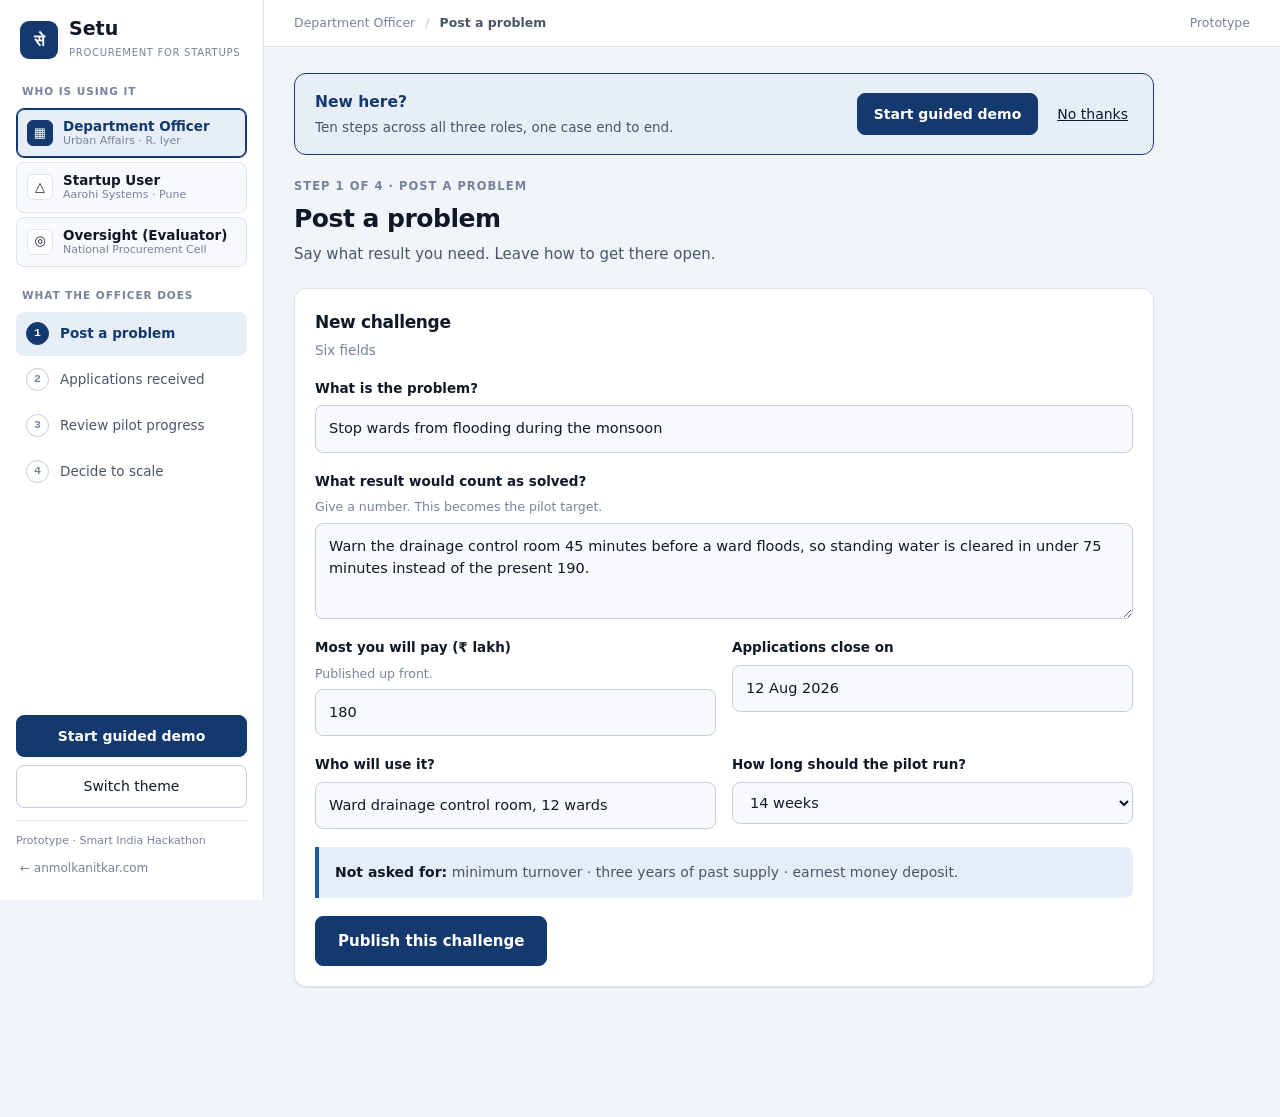
==== public/projects/setu/index.html @ baa44e4f "Add the Setu procurement prototype at /projects/setu An interactive prototype built for the Smart In" ====
<!DOCTYPE html>
<html lang="en">
<head>
  <meta charset="utf-8">
  <meta name="viewport" content="width=device-width, initial-scale=1">

  <title>Setu — startup-friendly public procurement</title>
  <meta name="description" content="An interactive prototype of a public procurement route that lets government departments identify, pilot, procure and scale solutions from startups. Built for the Smart India Hackathon.">
  <link rel="canonical" href="https://anmolkanitkar.com/projects/setu/">

  <meta property="og:type" content="website">
  <meta property="og:url" content="https://anmolkanitkar.com/projects/setu/">
  <meta property="og:title" content="Setu — startup-friendly public procurement">
  <meta property="og:description" content="An interactive prototype of a public procurement route that lets government departments identify, pilot, procure and scale solutions from startups. Built for the Smart India Hackathon.">
  <!-- No og:image yet. Pointing at a file that does not exist previews worse
       than pointing at nothing at all. -->

  <!-- Unlike the rest of the site, this page follows the visitor's theme, so the
       browser chrome should follow it too. -->
  <meta name="theme-color" content="#f1f4f8" media="(prefers-color-scheme: light)">
  <meta name="theme-color" content="#0b111d" media="(prefers-color-scheme: dark)">

  <!-- Inline SVG favicon as a data URI: no extra request, no binary asset. -->
  <link rel="icon" href="data:image/svg+xml,<svg xmlns='http://www.w3.org/2000/svg' viewBox='0 0 32 32'><rect width='32' height='32' rx='7' fill='%2314396e'/><text x='16' y='23' font-family='ui-sans-serif,system-ui,sans-serif' font-size='17' font-weight='700' fill='%23ffffff' text-anchor='middle'>S</text></svg>">

  <!--
    No inline <style> and no inline <script> anywhere on this page, and no
    third-party origin: the site is served under
    `default-src 'self'; script-src 'self'; style-src 'self'; font-src 'self'`
    (see public/_headers), which blocks all three. The prototype uses a system
    font stack for the same reason — it makes no font request at all.
  -->
  <link rel="stylesheet" href="setu.css">
  <script src="setu.js" defer></script>
</head>
<body>

<a class="skip" href="#view">Skip to content</a>
<div class="app">
  <aside class="rail" aria-label="Roles and steps">
    <div class="brandmark">
      <div class="emblem">से</div>
      <div><b>Setu</b><span>Procurement for startups</span></div>
    </div>

    <div>
      <div class="grouplab">Who is using it</div>
      <div class="roles" id="roles"></div>
    </div>

    <div>
      <div class="grouplab" id="navlab"></div>
      <nav id="nav" aria-label="Steps"></nav>
    </div>

    <div class="railfoot">
      <button class="btn pri" type="button" id="tourstart">Start guided demo</button>
      <button class="btn" type="button" id="themebtn">Switch theme</button>
      <p class="railnote">Prototype · Smart India Hackathon</p>
      <a class="homelink" href="/">&#8592; anmolkanitkar.com</a>
    </div>
  </aside>

  <div class="main">
    <div class="crumb" id="crumb"></div>
    <main class="content" id="view" tabindex="-1"></main>
  </div>
</div>

<div class="tourbar" id="tourbar" hidden>
  <div class="in">
    <div>
      <div class="stepno" id="tourno"></div>
      <div class="dots" id="tourdots"></div>
    </div>
    <div><div class="who" id="tourwho"></div><h3 id="tourtitle"></h3><p id="tourtext"></p></div>
    <div class="ctrls">
      <button class="btn" type="button" id="tourback">Back</button>
      <button class="btn pri" type="button" id="tournext">Next</button>
      <button class="btn ghost" type="button" id="tourexit">Exit</button>
    </div>
  </div>
</div>

</body>
</html>
---- public/projects/setu/setu.css ----
:root{
  --ground:#F1F4F8; --surface:#FFFFFF; --surface-2:#F7F9FC;
  --raise:0 1px 2px rgba(16,24,40,.06),0 1px 1px rgba(16,24,40,.04);
  --lift:0 4px 14px rgba(16,24,40,.10),0 1px 3px rgba(16,24,40,.06);
  --ink:#101828; --ink-2:#495669; --ink-3:#77839A;
  --line:#DEE4EC; --line-2:#C3CCDA;
  --brand:#14396E; --brand-ink:#14396E; --brand-soft:#E8EEF8; --on-brand:#FFFFFF;
  --accent:#B4611A; --accent-soft:#FAEDE0;
  --ok:#0E6B4A; --ok-soft:#E0F2EA;
  --warn:#8E5A05; --warn-soft:#FAEFDA;
  --crit:#9E2019; --crit-soft:#FAE6E3;
  --info:#1C5A9F; --info-soft:#E5EDF8;
  --focus:#2E6FD4;
  --r:8px; --r-lg:12px;
  color-scheme:light;
}
@media (prefers-color-scheme:dark){
  :root:not([data-theme="light"]){
    --ground:#0B111D; --surface:#141C2B; --surface-2:#1A2435;
    --raise:0 1px 2px rgba(0,0,0,.4); --lift:0 6px 18px rgba(0,0,0,.5);
    --ink:#E9EEF6; --ink-2:#A9B5C8; --ink-3:#78849C;
    --line:#263145; --line-2:#37445E;
    --brand:#89ADEB; --brand-ink:#C9DBF7; --brand-soft:#1A2740; --on-brand:#0B111D;
    --accent:#E8A05C; --accent-soft:#33251A;
    --ok:#4FC79B; --ok-soft:#0F2E25;
    --warn:#E0B267; --warn-soft:#2E2415;
    --crit:#F09188; --crit-soft:#331D1A;
    --info:#82B2EA; --info-soft:#152640;
    --focus:#7FA8E8;
    color-scheme:dark;
  }
}
:root[data-theme="dark"]{
  --ground:#0B111D; --surface:#141C2B; --surface-2:#1A2435;
  --raise:0 1px 2px rgba(0,0,0,.4); --lift:0 6px 18px rgba(0,0,0,.5);
  --ink:#E9EEF6; --ink-2:#A9B5C8; --ink-3:#78849C;
  --line:#263145; --line-2:#37445E;
  --brand:#89ADEB; --brand-ink:#C9DBF7; --brand-soft:#1A2740; --on-brand:#0B111D;
  --accent:#E8A05C; --accent-soft:#33251A;
  --ok:#4FC79B; --ok-soft:#0F2E25;
  --warn:#E0B267; --warn-soft:#2E2415;
  --crit:#F09188; --crit-soft:#331D1A;
  --info:#82B2EA; --info-soft:#152640;
  --focus:#7FA8E8;
  color-scheme:dark;
}

*{box-sizing:border-box}
body{
  margin:0; background:var(--ground); color:var(--ink);
  font-family:ui-sans-serif, system-ui, -apple-system, "Segoe UI", Roboto, "Helvetica Neue", Arial, sans-serif;
  font-size:15px; line-height:1.6; -webkit-font-smoothing:antialiased;
}
h1,h2,h3{font-family:ui-sans-serif, system-ui, -apple-system, "Segoe UI", Roboto, "Helvetica Neue", Arial, sans-serif;margin:0;text-wrap:balance;letter-spacing:-.02em;font-weight:700}
p{margin:0}
button{font:inherit;color:inherit}
:focus-visible{outline:3px solid var(--focus);outline-offset:2px;border-radius:4px}
.mono{font-family:ui-monospace, SFMono-Regular, "SF Mono", Menlo, Consolas, "Liberation Mono", monospace;font-variant-numeric:tabular-nums}

/* ---------- shell: left rail ---------- */
.app{display:grid;grid-template-columns:264px minmax(0,1fr);min-height:100vh}
.rail{
  background:var(--surface);border-right:1px solid var(--line);
  display:flex;flex-direction:column;gap:20px;padding:18px 16px 20px;
  position:sticky;top:0;height:100vh;overflow-y:auto;
}
.brandmark{display:flex;align-items:center;gap:11px;padding:0 4px}
.emblem{width:38px;height:38px;border-radius:9px;background:var(--brand);color:var(--on-brand);
  display:grid;place-items:center;font-family:ui-sans-serif, system-ui, -apple-system, "Segoe UI", Roboto, "Helvetica Neue", Arial, sans-serif;font-weight:700;font-size:16px;flex:none}
.brandmark b{font-family:ui-sans-serif, system-ui, -apple-system, "Segoe UI", Roboto, "Helvetica Neue", Arial, sans-serif;font-size:19px;font-weight:700;display:block;line-height:1.1}
.brandmark span{font-size:10px;color:var(--ink-3);letter-spacing:.07em;text-transform:uppercase}

.grouplab{font-size:10.5px;letter-spacing:.09em;text-transform:uppercase;color:var(--ink-3);font-weight:600;padding:0 6px 8px}

.roles{display:flex;flex-direction:column;gap:4px}
.roletab{
  display:flex;align-items:center;gap:10px;width:100%;text-align:left;cursor:pointer;
  background:var(--surface-2);border:1px solid var(--line);border-radius:var(--r);padding:9px 10px;min-height:48px;
}
.roletab:hover{border-color:var(--line-2)}
.roletab[aria-pressed="true"]{background:var(--brand-soft);border-color:var(--brand);box-shadow:inset 0 0 0 1px var(--brand)}
.roletab .ic{width:26px;height:26px;border-radius:6px;background:var(--surface);border:1px solid var(--line);
  display:grid;place-items:center;font-size:13px;flex:none}
.roletab[aria-pressed="true"] .ic{background:var(--brand);color:var(--on-brand);border-color:var(--brand)}
.roletab em{font-style:normal;font-weight:600;font-size:13.5px;display:block;line-height:1.2}
.roletab small{font-size:11px;color:var(--ink-3);display:block;line-height:1.3}
.roletab[aria-pressed="true"] em{color:var(--brand-ink)}

nav{display:flex;flex-direction:column;gap:2px}
nav button{
  display:grid;grid-template-columns:24px minmax(0,1fr) auto;gap:10px;align-items:center;
  background:none;border:1px solid transparent;border-radius:var(--r);padding:9px 9px;cursor:pointer;
  font-size:13.5px;color:var(--ink-2);text-align:left;width:100%;min-height:44px;line-height:1.3;
}
nav button:hover{background:var(--surface-2);color:var(--ink)}
nav button[aria-current="page"]{background:var(--brand-soft);color:var(--brand-ink);font-weight:600}
nav .sn{
  width:23px;height:23px;border-radius:50%;border:1px solid var(--line-2);background:var(--surface);
  display:grid;place-items:center;font-family:ui-monospace, SFMono-Regular, "SF Mono", Menlo, Consolas, "Liberation Mono", monospace;font-size:11.5px;color:var(--ink-3);font-weight:600;
}
nav button[aria-current="page"] .sn{background:var(--brand);border-color:var(--brand);color:var(--on-brand)}
nav .sn.done{background:var(--ok-soft);border-color:var(--ok);color:var(--ok)}
nav .pill{font-family:ui-monospace, SFMono-Regular, "SF Mono", Menlo, Consolas, "Liberation Mono", monospace;font-size:10.5px;background:var(--accent);color:var(--on-brand);
  border-radius:20px;padding:1px 7px;font-weight:600}
.railfoot{margin-top:auto;display:flex;flex-direction:column;gap:8px}
.railfoot .btn{width:100%}
.railnote{font-size:11px;color:var(--ink-3);line-height:1.45;border-top:1px solid var(--line);padding-top:12px;margin-top:4px}

.main{min-width:0;display:flex;flex-direction:column}
.skip{position:absolute;left:-9999px;top:8px;z-index:99;background:var(--brand);color:var(--on-brand);
  padding:10px 16px;border-radius:var(--r);text-decoration:none;font-weight:600}
.skip:focus{left:8px}
.crumb{
  display:flex;align-items:center;gap:10px;flex-wrap:wrap;
  padding:13px 30px;border-bottom:1px solid var(--line);background:var(--surface);
  position:sticky;top:0;z-index:10;font-size:12.5px;color:var(--ink-3);
}
.crumb b{color:var(--ink-2);font-weight:600}
.crumb .spacer{flex:1}
.content{padding:26px 30px 130px;max-width:920px;width:100%}

/* ---------- page furniture ---------- */
.phead{margin-bottom:22px}
.phead h1{font-size:25px;font-weight:700;line-height:1.25}
.phead p{margin-top:8px;color:var(--ink-2);font-size:15px;max-width:62ch}
.eyebrow{font-size:11.5px;letter-spacing:.09em;text-transform:uppercase;color:var(--ink-3);font-weight:600;margin-bottom:7px}

.card{background:var(--surface);border:1px solid var(--line);border-radius:var(--r-lg);box-shadow:var(--raise);padding:20px}
.card h2{font-size:17px;font-weight:600;margin-bottom:4px}
.card h3{font-size:15px;font-weight:600}
.card>.sub{color:var(--ink-3);font-size:13.5px;margin-bottom:16px}
.stack{display:flex;flex-direction:column;gap:16px}
.stack.sm{gap:10px}
.row{display:flex;align-items:center;gap:12px;flex-wrap:wrap}
.split{display:grid;grid-template-columns:minmax(0,1fr) minmax(0,1fr);gap:16px}
.big3{display:grid;grid-template-columns:repeat(3,minmax(0,1fr));gap:14px}

.stat{background:var(--surface);border:1px solid var(--line);border-radius:var(--r-lg);padding:16px 18px;box-shadow:var(--raise)}
.stat .lab{font-size:12.5px;color:var(--ink-3);font-weight:600}
.stat .val{font-family:ui-sans-serif, system-ui, -apple-system, "Segoe UI", Roboto, "Helvetica Neue", Arial, sans-serif;font-size:30px;font-weight:700;line-height:1.1;margin-top:5px;font-variant-numeric:tabular-nums}
.stat .val small{font-size:15px;font-weight:600;color:var(--ink-2)}
.stat .sub{font-size:12.5px;color:var(--ink-3);margin-top:4px}
.stat .sub .up{color:var(--ok);font-weight:600}

/* ---------- forms ---------- */
.field{display:flex;flex-direction:column;gap:6px;margin-bottom:18px}
.field label{font-size:13.5px;font-weight:600;color:var(--ink)}
.field .help{font-size:12.5px;color:var(--ink-3);line-height:1.5}
input,select,textarea{
  font:inherit;font-size:14.5px;color:var(--ink);background:var(--surface-2);
  border:1px solid var(--line-2);border-radius:var(--r);padding:11px 13px;width:100%;
}
textarea{min-height:96px;resize:vertical;line-height:1.55}
input:focus,select:focus,textarea:focus{outline:3px solid var(--focus);outline-offset:1px;background:var(--surface)}
.f2{display:grid;grid-template-columns:1fr 1fr;gap:16px}
.readonly{background:var(--surface-2);border:1px dashed var(--line-2);border-radius:var(--r);padding:11px 13px;font-size:14.5px;color:var(--ink-2)}

/* ---------- buttons ---------- */
.btn{
  border:1px solid var(--line-2);background:var(--surface);border-radius:var(--r);
  padding:9px 16px;font-size:14px;font-weight:500;cursor:pointer;white-space:nowrap;min-height:42px;
}
.btn:hover{background:var(--surface-2);border-color:var(--ink-3)}
.btn.pri{background:var(--brand);border-color:var(--brand);color:var(--on-brand);font-weight:600}
.btn.pri:hover{filter:brightness(1.1);background:var(--brand)}
.btn.big{padding:12px 22px;font-size:15px;min-height:48px}
.btn.sm{padding:6px 12px;font-size:13px;min-height:34px}
.btn.ghost{border-color:transparent;background:none;text-decoration:underline;padding-left:4px;padding-right:4px}
.btn.danger{border-color:var(--crit);color:var(--crit)}
.btn.danger:hover{background:var(--crit-soft)}
.btn[disabled]{opacity:.45;cursor:not-allowed}
.btn.okstate{background:var(--ok-soft);border-color:var(--ok);color:var(--ok);font-weight:600}

/* ---------- badges ---------- */
.badge{display:inline-flex;align-items:center;gap:6px;font-size:12px;font-weight:600;padding:3px 10px;border-radius:20px;border:1px solid transparent;white-space:nowrap}
.b-ok{background:var(--ok-soft);color:var(--ok)}
.b-warn{background:var(--warn-soft);color:var(--warn)}
.b-crit{background:var(--crit-soft);color:var(--crit)}
.b-info{background:var(--info-soft);color:var(--info)}
.b-acc{background:var(--accent-soft);color:var(--accent)}
.b-mute{background:var(--surface-2);color:var(--ink-3);border-color:var(--line)}
.dot{width:7px;height:7px;border-radius:50%;background:currentColor;flex:none}
.tag{font-size:12px;color:var(--ink-2);background:var(--surface-2);border:1px solid var(--line);border-radius:5px;padding:2px 8px;white-space:nowrap}

.plain{list-style:none;margin:0;padding:0}
.plain li{display:flex;gap:12px;align-items:flex-start;padding:11px 0;border-bottom:1px solid var(--line);font-size:14px}
.plain li:last-child{border-bottom:0}
.plain li .lead{flex:1;min-width:0}
.plain li .right{color:var(--ink-2);font-family:ui-monospace, SFMono-Regular, "SF Mono", Menlo, Consolas, "Liberation Mono", monospace;white-space:nowrap;font-size:13.5px}

.note{border-left:4px solid var(--info);background:var(--info-soft);padding:14px 16px;border-radius:0 var(--r) var(--r) 0;font-size:14px;color:var(--ink-2);line-height:1.6}
.note b{color:var(--ink)}
.note.acc{border-left-color:var(--accent);background:var(--accent-soft)}
.note.ok{border-left-color:var(--ok);background:var(--ok-soft)}
.note.warn{border-left-color:var(--warn);background:var(--warn-soft)}

/* ---------- applicant cards ---------- */
.applicant{
  display:grid;grid-template-columns:minmax(0,1fr) 176px;gap:18px;align-items:center;
  background:var(--surface);border:1px solid var(--line);border-radius:var(--r-lg);padding:17px 19px;box-shadow:var(--raise);
}
.applicant.picked{border-color:var(--ok);box-shadow:inset 0 0 0 1px var(--ok),var(--raise)}
.applicant.out{opacity:.62}
.applicant h3{font-size:16.5px;margin-bottom:2px}
.applicant .meta{font-size:12.5px;color:var(--ink-3);margin-bottom:8px}
.applicant .desc{font-size:14px;color:var(--ink-2)}
.applicant .facts{font-size:13px;color:var(--ink-3);margin-top:8px;display:flex;gap:8px;flex-wrap:wrap}
.applicant .sidecol{text-align:center;display:flex;flex-direction:column;gap:9px;align-items:center}
.applicant .sc{font-family:ui-sans-serif, system-ui, -apple-system, "Segoe UI", Roboto, "Helvetica Neue", Arial, sans-serif;font-size:32px;font-weight:700;line-height:1;font-variant-numeric:tabular-nums}
.applicant .sclab{font-size:11.5px;color:var(--ink-3);margin-top:-3px}
.applicant .sidecol .btn{width:100%}

.bar{display:block;height:8px;border-radius:20px;background:var(--surface-2);border:1px solid var(--line);overflow:hidden}
.bar i{display:block;height:100%;background:var(--brand)}
.bar.ok i{background:var(--ok)}
.bar.acc i{background:var(--accent)}

/* ---------- milestones ---------- */
.ms{list-style:none;margin:0;padding:0}
.ms li{display:grid;grid-template-columns:34px minmax(0,1fr) auto;gap:14px;align-items:center;padding:15px 0;border-bottom:1px solid var(--line)}
.ms li:last-child{border-bottom:0}
.ms .n{width:32px;height:32px;border-radius:50%;border:2px solid var(--line);background:var(--surface);
  display:grid;place-items:center;font-family:ui-monospace, SFMono-Regular, "SF Mono", Menlo, Consolas, "Liberation Mono", monospace;font-size:13px;color:var(--ink-3);font-weight:600}
.ms .n.paid{background:var(--ok-soft);border-color:var(--ok);color:var(--ok)}
.ms .n.rep{background:var(--warn-soft);border-color:var(--warn);color:var(--warn)}
.ms .n.act{background:var(--accent-soft);border-color:var(--accent);color:var(--accent)}
.ms b{font-size:15px;font-weight:600;display:block}
.ms .when{font-size:13px;color:var(--ink-3);display:block;margin-top:2px}
.ms .side{text-align:right;display:flex;flex-direction:column;gap:6px;align-items:flex-end}
.ms .amt{font-family:ui-monospace, SFMono-Regular, "SF Mono", Menlo, Consolas, "Liberation Mono", monospace;font-size:14px;font-weight:600;white-space:nowrap}

/* ---------- challenge cards ---------- */
.chal{background:var(--surface);border:1px solid var(--line);border-radius:var(--r-lg);padding:18px 20px;box-shadow:var(--raise)}
.chal .hd{display:flex;justify-content:space-between;gap:12px;align-items:center;margin-bottom:8px}
.chal h3{font-size:16.5px;line-height:1.3;margin-bottom:8px}
.chal .out{font-size:14px;color:var(--ink-2);margin-bottom:12px}
.chal .foot{display:flex;justify-content:space-between;gap:12px;align-items:center;flex-wrap:wrap;
  border-top:1px solid var(--line);padding-top:12px;font-size:13px;color:var(--ink-3)}
.chal.new{border-color:var(--accent);box-shadow:inset 0 0 0 1px var(--accent),var(--raise)}

.fun{display:flex;flex-direction:column;gap:11px}
.fun .f{display:grid;grid-template-columns:190px minmax(0,1fr);gap:14px;align-items:center;font-size:14px}
.fun .flab{color:var(--ink-2)}
.fun .fbar{height:28px;border-radius:5px;background:var(--brand);display:flex;align-items:center;justify-content:flex-end;
  padding-right:10px;color:var(--on-brand);font-family:ui-monospace, SFMono-Regular, "SF Mono", Menlo, Consolas, "Liberation Mono", monospace;font-size:13px;font-weight:600;min-width:52px}
.fun .fbar.a{background:var(--accent)}

.banner{
  display:flex;gap:14px;align-items:center;flex-wrap:wrap;
  background:var(--brand-soft);border:1px solid var(--brand);border-radius:var(--r-lg);
  padding:16px 20px;margin-bottom:22px;
}
.banner b{font-family:ui-sans-serif, system-ui, -apple-system, "Segoe UI", Roboto, "Helvetica Neue", Arial, sans-serif;font-size:15.5px;color:var(--brand-ink)}
.banner p{font-size:13.5px;color:var(--ink-2);margin-top:2px}

/* ---------- guided tour ---------- */
.tourbar{position:fixed;left:0;right:0;bottom:0;z-index:60;background:var(--surface);border-top:2px solid var(--brand);box-shadow:var(--lift)}
.tourbar .in{display:grid;grid-template-columns:auto minmax(0,1fr) auto;gap:18px;align-items:center;padding:14px 30px;max-width:1240px}
.tourbar .stepno{font-family:ui-monospace, SFMono-Regular, "SF Mono", Menlo, Consolas, "Liberation Mono", monospace;font-size:12px;color:var(--ink-3);font-weight:600;white-space:nowrap}
.tourbar .dots{display:flex;gap:4px;margin-top:6px}
.tourbar .dots i{width:15px;height:4px;border-radius:2px;background:var(--line-2);display:block}
.tourbar .dots i.on{background:var(--brand)}
.tourbar .who{font-size:11.5px;color:var(--accent);font-weight:600;text-transform:uppercase;letter-spacing:.06em}
.tourbar h3{font-size:15.5px;font-weight:600;margin-top:2px}
.tourbar p{font-size:13.5px;color:var(--ink-2);margin-top:2px}
.tourbar .ctrls{display:flex;gap:8px;align-items:center}
.focus-ring{outline:3px solid var(--accent);outline-offset:4px;border-radius:var(--r)}

@media (max-width:1000px){.split,.big3,.f2{grid-template-columns:minmax(0,1fr)}}
@media (max-width:880px){
  .app{grid-template-columns:1fr}
  .rail{position:static;height:auto;border-right:0;border-bottom:1px solid var(--line)}
  .roles{flex-direction:row;flex-wrap:wrap}
  .roletab{flex:1;min-width:170px}
  nav{flex-direction:row;flex-wrap:wrap}
  nav button{width:auto;grid-template-columns:auto auto auto}
  .content{padding:20px 18px 140px}
  .crumb{padding:12px 18px}
  .applicant{grid-template-columns:minmax(0,1fr)}
  .applicant .sidecol{flex-direction:row;align-items:center;justify-content:flex-start}
  .applicant .sidecol .btn{width:auto}
  .fun .f{grid-template-columns:minmax(0,1fr);gap:5px}
  .tourbar .in{grid-template-columns:minmax(0,1fr);gap:10px;padding:14px 18px}
}
@media (prefers-reduced-motion:reduce){*{animation:none!important;transition:none!important}}

/* ---------------------------------------------------------------------------
   Utilities
   The site serves this page under `default-src 'self'; style-src 'self'`, which
   forbids style attributes in markup — including markup this script inserts with
   innerHTML. Every one-off inline style the prototype used lives here instead.
   Each class carries exactly the declarations it replaced; none of them are new
   design decisions.
   --------------------------------------------------------------------------- */
.mb-md{margin-bottom:18px}
.mb-lg{margin-bottom:20px}
.mt-md{margin-top:16px}
.mt-lg{margin-top:18px}
.ml-xs{margin-left:6px}
.spacer{height:18px}
.w-full{width:100%}
.grow{flex:1;min-width:220px}
.between{justify-content:space-between}
.dim{opacity:.5}
.ink{color:var(--ink)}
.muted{color:var(--ink-3)}
.ok-text{color:var(--ok)}
.note-sm{font-size:13px;color:var(--ink-3)}
.meta-sm{font-size:12px;color:var(--ink-3)}
.hint-sm{font-size:13.5px;color:var(--ink-3);margin-top:3px}
.quote{display:block;margin-top:8px}
.wrap-right{max-width:420px;white-space:normal;text-align:right}

/* Back to the portfolio, from the rail. */
.homelink{
  display:inline-flex;align-items:center;gap:6px;font-size:12px;color:var(--ink-3);
  text-decoration:none;padding:2px 4px;border-radius:4px;
}
.homelink:hover{color:var(--ink-2);text-decoration:underline}
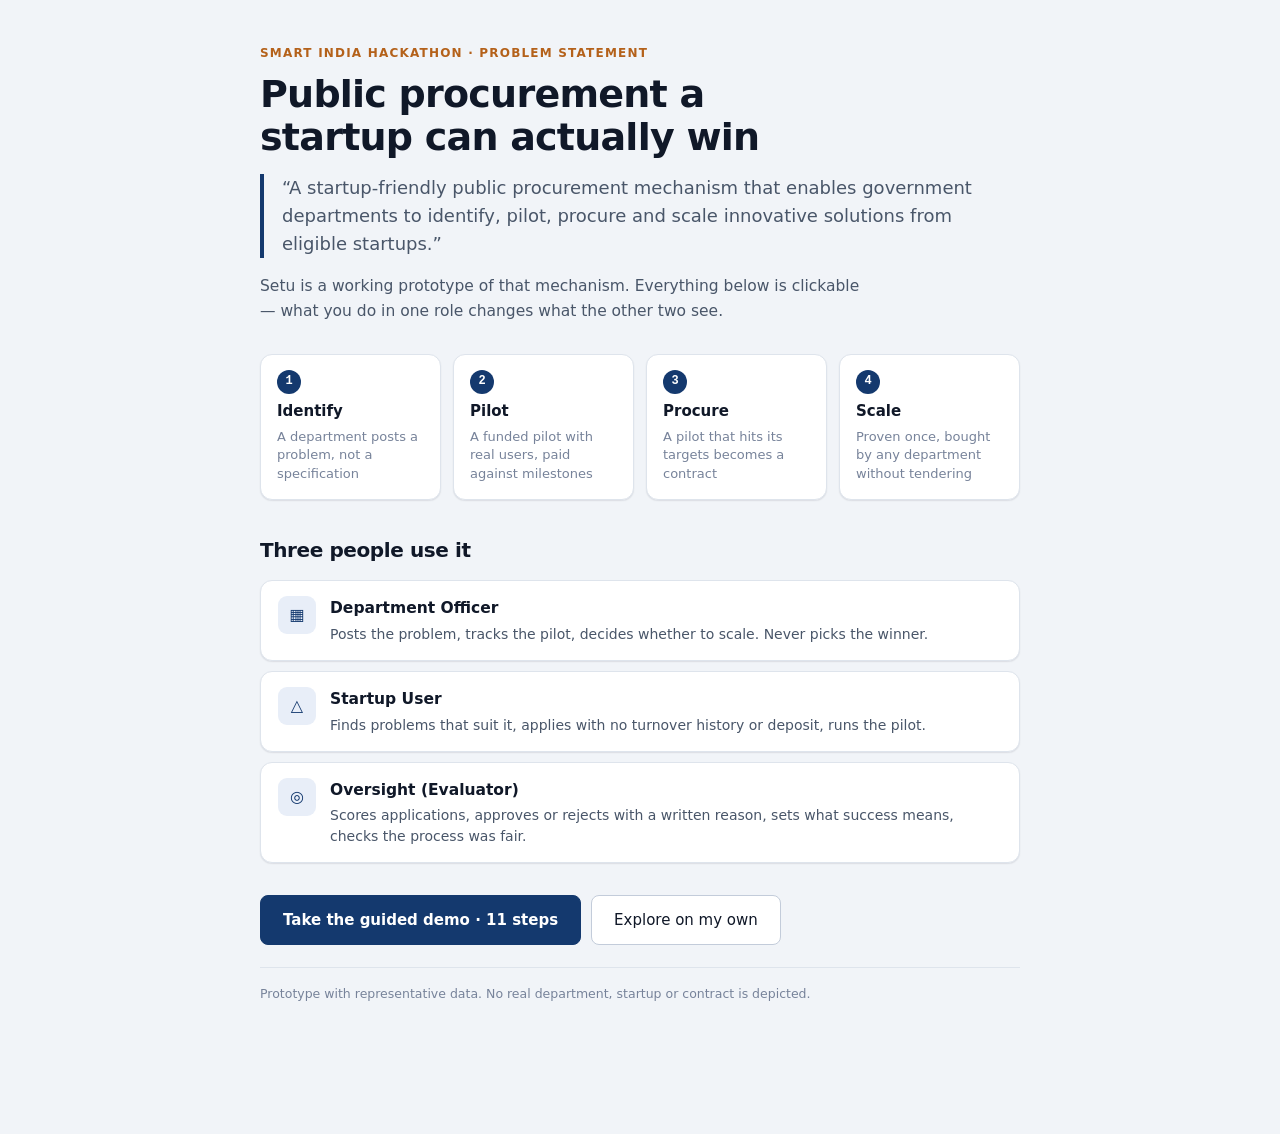
==== commit 53416219: "Add a landing screen, finish the last two controls, fix phones, bust the cache Four things, found by" ====
--- a/public/projects/setu/index.html
+++ b/public/projects/setu/index.html
@@ -15,12 +15,9 @@
   <!-- No og:image yet. Pointing at a file that does not exist previews worse
        than pointing at nothing at all. -->
 
-  <!-- Unlike the rest of the site, this page follows the visitor's theme, so the
-       browser chrome should follow it too. -->
   <meta name="theme-color" content="#f1f4f8" media="(prefers-color-scheme: light)">
   <meta name="theme-color" content="#0b111d" media="(prefers-color-scheme: dark)">
 
-  <!-- Inline SVG favicon as a data URI: no extra request, no binary asset. -->
   <link rel="icon" href="data:image/svg+xml,<svg xmlns='http://www.w3.org/2000/svg' viewBox='0 0 32 32'><rect width='32' height='32' rx='7' fill='%2314396e'/><text x='16' y='23' font-family='ui-sans-serif,system-ui,sans-serif' font-size='17' font-weight='700' fill='%23ffffff' text-anchor='middle'>S</text></svg>">
 
   <!--
@@ -28,10 +25,14 @@
     third-party origin: the site is served under
     `default-src 'self'; script-src 'self'; style-src 'self'; font-src 'self'`
     (see public/_headers), which blocks all three. The prototype uses a system
-    font stack for the same reason — it makes no font request at all.
+    font stack for the same reason - it makes no font request at all.
+
+    The ?v= markers are content hashes. index.html revalidates on every request
+    while these assets are cached for an hour, so without them a deploy leaves
+    visitors on the previous build until the cache expires.
   -->
-  <link rel="stylesheet" href="setu.css">
-  <script src="setu.js" defer></script>
+  <link rel="stylesheet" href="setu.css?v=2622e540">
+  <script src="setu.js?v=5ac2ae06" defer></script>
 </head>
 <body>
 
--- a/public/projects/setu/setu.css
+++ b/public/projects/setu/setu.css
@@ -1,4 +1,6 @@
 :root{
+  --fdisplay:ui-sans-serif, system-ui, -apple-system, "Segoe UI", Roboto, "Helvetica Neue", Arial, sans-serif;
+  --fmono:ui-monospace, SFMono-Regular, "SF Mono", Menlo, Consolas, "Liberation Mono", monospace;
   --ground:#F1F4F8; --surface:#FFFFFF; --surface-2:#F7F9FC;
   --raise:0 1px 2px rgba(16,24,40,.06),0 1px 1px rgba(16,24,40,.04);
   --lift:0 4px 14px rgba(16,24,40,.10),0 1px 3px rgba(16,24,40,.06);
@@ -267,22 +269,125 @@
 .focus-ring{outline:3px solid var(--accent);outline-offset:4px;border-radius:var(--r)}
 
 @media (max-width:1000px){.split,.big3,.f2{grid-template-columns:minmax(0,1fr)}}
+/* ---------- landing ---------- */
+body.landing .rail,
+body.landing .crumb{display:none}
+/* The rail is a grid column; hiding it would otherwise leave .main placed in
+   that 264px track and squeeze the whole landing page into it. */
+body.landing .app{grid-template-columns:minmax(0,1fr)}
+body.landing .content{max-width:820px;margin:0 auto;padding-top:44px}
+.land-eyebrow{font-size:12px;letter-spacing:.1em;text-transform:uppercase;color:var(--accent);font-weight:600}
+.land-h1{font-size:38px;font-weight:700;line-height:1.12;margin:10px 0 0}
+.land-lede{font-size:18px;line-height:1.55;color:var(--ink-2);margin-top:16px;
+  border-left:4px solid var(--brand);padding-left:18px}
+.land-sub{font-size:15.5px;color:var(--ink-2);margin-top:16px;max-width:62ch}
+.land-h2{font-size:20px;font-weight:700;margin:34px 0 14px}
+.land-stages{display:grid;grid-template-columns:repeat(4,minmax(0,1fr));gap:12px;margin-top:30px}
+.land-stage{background:var(--surface);border:1px solid var(--line);border-radius:var(--r-lg);
+  padding:15px 16px;box-shadow:var(--raise);display:flex;flex-direction:column;gap:5px}
+.land-stage .ls-n{width:24px;height:24px;border-radius:50%;background:var(--brand);color:var(--on-brand);
+  display:grid;place-items:center;font-size:12px;font-weight:700;font-family:var(--fmono)}
+.land-stage b{font-size:15px}
+.land-stage span:last-child{font-size:13px;color:var(--ink-3);line-height:1.45}
+.land-roles{display:flex;flex-direction:column;gap:10px}
+.land-role{display:grid;grid-template-columns:38px minmax(0,1fr);gap:14px;align-items:start;
+  background:var(--surface);border:1px solid var(--line);border-radius:var(--r-lg);padding:15px 17px;box-shadow:var(--raise)}
+.land-role .lr-ic{width:38px;height:38px;border-radius:9px;background:var(--brand-soft);color:var(--brand-ink);
+  display:grid;place-items:center;font-size:16px}
+.land-role b{font-size:15.5px;display:block}
+.land-role p{font-size:14px;color:var(--ink-2);margin-top:3px;line-height:1.5}
+.land-cta{display:flex;gap:10px;flex-wrap:wrap;margin-top:32px}
+.land-foot{font-size:12.5px;color:var(--ink-3);margin-top:22px;border-top:1px solid var(--line);padding-top:16px}
+
 @media (max-width:880px){
   .app{grid-template-columns:1fr}
-  .rail{position:static;height:auto;border-right:0;border-bottom:1px solid var(--line)}
-  .roles{flex-direction:row;flex-wrap:wrap}
-  .roletab{flex:1;min-width:170px}
-  nav{flex-direction:row;flex-wrap:wrap}
-  nav button{width:auto;grid-template-columns:auto auto auto}
-  .content{padding:20px 18px 140px}
-  .crumb{padding:12px 18px}
+  /* The rail becomes a compact scrolling header. It must NOT be sticky here:
+     at this width it is tall enough that a sticky version pushes every screen's
+     content off the phone entirely. */
+  .rail{position:static;height:auto;border-right:0;border-bottom:1px solid var(--line);
+        padding:11px 14px 12px;gap:8px}
+  .rail .grouplab{display:none}
+  .roles{flex-direction:row;overflow-x:auto;gap:6px;padding-bottom:2px}
+  .roletab{flex:0 0 auto;min-width:0;padding:7px 11px;min-height:42px}
+  .roletab small{display:none}
+  nav{flex-direction:row;overflow-x:auto;gap:6px;padding-bottom:2px}
+  nav button{flex:0 0 auto;width:auto;grid-template-columns:auto auto;gap:7px;
+             padding:6px 11px;min-height:38px;font-size:12.5px}
+  .railfoot{margin-top:0;flex-direction:row;gap:8px}
+  .railfoot .btn{flex:1;min-height:38px;font-size:13px;padding:7px 10px}
+  .railfoot .railnote,.railfoot .homelink{display:none}
+  .content{padding:18px 14px 200px}
+  .crumb{padding:11px 14px}
   .applicant{grid-template-columns:minmax(0,1fr)}
   .applicant .sidecol{flex-direction:row;align-items:center;justify-content:flex-start}
   .applicant .sidecol .btn{width:auto}
+  .appitem{grid-template-columns:minmax(0,1fr)}
+  .rightcol{align-items:flex-start;flex-direction:row;flex-wrap:wrap}
   .fun .f{grid-template-columns:minmax(0,1fr);gap:5px}
-  .tourbar .in{grid-template-columns:minmax(0,1fr);gap:10px;padding:14px 18px}
+  .tourbar .in{grid-template-columns:minmax(0,1fr);gap:10px;padding:13px 14px}
+  .mrow{grid-template-columns:auto minmax(0,1fr);row-gap:2px}
+  .mrow .pts{grid-column:2}
+  .deftable{grid-template-columns:minmax(0,1fr);gap:2px 0}
+  .deftable dd{margin-bottom:9px}
+  .land-h1{font-size:27px}
+  .land-lede{font-size:16px}
+  .land-stages{grid-template-columns:minmax(0,1fr)}
+  body.landing .content{padding-top:24px}
+  .land-cta .btn{flex:1;min-width:0}
+}
+
+@media (max-width:560px){
+  /* All three roles must be visible without scrolling: a phone user who cannot
+     see that the other two exist never discovers the point of the prototype. */
+  .roles{display:grid;grid-template-columns:repeat(3,minmax(0,1fr));overflow:visible;gap:5px}
+  .roletab{flex-direction:column;align-items:flex-start;gap:4px;padding:7px 8px;min-height:50px}
+  .roletab .ic{width:20px;height:20px;font-size:11px}
+  .roletab em{font-size:11.5px;line-height:1.2}
+  .railfoot .btn{font-size:12.5px;padding:8px 6px}
 }
 @media (prefers-reduced-motion:reduce){*{animation:none!important;transition:none!important}}
+
+/* ---------- capability picker ---------- */
+.capgrid{display:grid;grid-template-columns:repeat(auto-fill,minmax(210px,1fr));gap:8px}
+.chk{display:flex;align-items:center;gap:9px;border:1px solid var(--line);background:var(--surface-2);
+  border-radius:var(--r);padding:9px 11px;cursor:pointer;font-size:13.5px;min-height:42px}
+.chk:hover{border-color:var(--line-2)}
+.chk[aria-pressed="true"]{background:var(--brand-soft);border-color:var(--brand);color:var(--brand-ink);font-weight:600}
+.chk .box{width:17px;height:17px;border-radius:4px;border:1.5px solid var(--line-2);background:var(--surface);
+  display:grid;place-items:center;font-size:11px;flex:none;line-height:1}
+.chk[aria-pressed="true"] .box{background:var(--brand);border-color:var(--brand);color:var(--on-brand)}
+
+/* ---------- match breakdown ---------- */
+.matchhead{display:flex;align-items:center;gap:18px;flex-wrap:wrap;margin-bottom:14px}
+.scorebig{font-family:var(--fdisplay);font-size:44px;font-weight:700;line-height:1;font-variant-numeric:tabular-nums}
+.scorelab{font-size:12.5px;color:var(--ink-3);margin-top:2px}
+.verdict{font-size:15px;font-weight:600}
+.mrows{display:flex;flex-direction:column;gap:7px}
+.mrow{display:grid;grid-template-columns:auto minmax(0,1fr) auto;gap:10px;align-items:center;font-size:13.5px;
+  padding:7px 0;border-bottom:1px solid var(--line)}
+.mrow:last-child{border-bottom:0}
+.mrow .pts{font-family:var(--fmono);font-size:12.5px;color:var(--ink-3);white-space:nowrap}
+.mk{width:20px;height:20px;border-radius:50%;display:grid;place-items:center;font-size:11px;flex:none;font-weight:700}
+.mk.yes{background:var(--ok-soft);color:var(--ok)}
+.mk.no{background:var(--surface-2);color:var(--ink-3);border:1px solid var(--line)}
+.caplist{display:flex;gap:6px;flex-wrap:wrap;margin-top:8px}
+
+/* ---------- application rows ---------- */
+.appitem{display:grid;grid-template-columns:minmax(0,1fr) auto;gap:14px;align-items:center;
+  border:1px solid var(--line);border-radius:var(--r-lg);background:var(--surface);padding:15px 17px;box-shadow:var(--raise)}
+.appitem.live{border-color:var(--accent);box-shadow:inset 0 0 0 1px var(--accent),var(--raise)}
+.appitem h3{font-size:15.5px;margin-bottom:3px}
+.appitem .when{font-size:13px;color:var(--ink-3)}
+.rightcol{display:flex;flex-direction:column;gap:7px;align-items:flex-end}
+
+/* ---------- detail view ---------- */
+.spacer-fill{flex:1}
+.backlink{background:none;border:0;color:var(--ink-3);font-size:13.5px;cursor:pointer;padding:4px 0;margin-bottom:10px}
+.backlink:hover{color:var(--ink);text-decoration:underline}
+.deftable{display:grid;grid-template-columns:auto minmax(0,1fr);gap:10px 20px;font-size:14px}
+.deftable dt{color:var(--ink-3);white-space:nowrap}
+.deftable dd{margin:0}
+
 
 /* ---------------------------------------------------------------------------
    Utilities
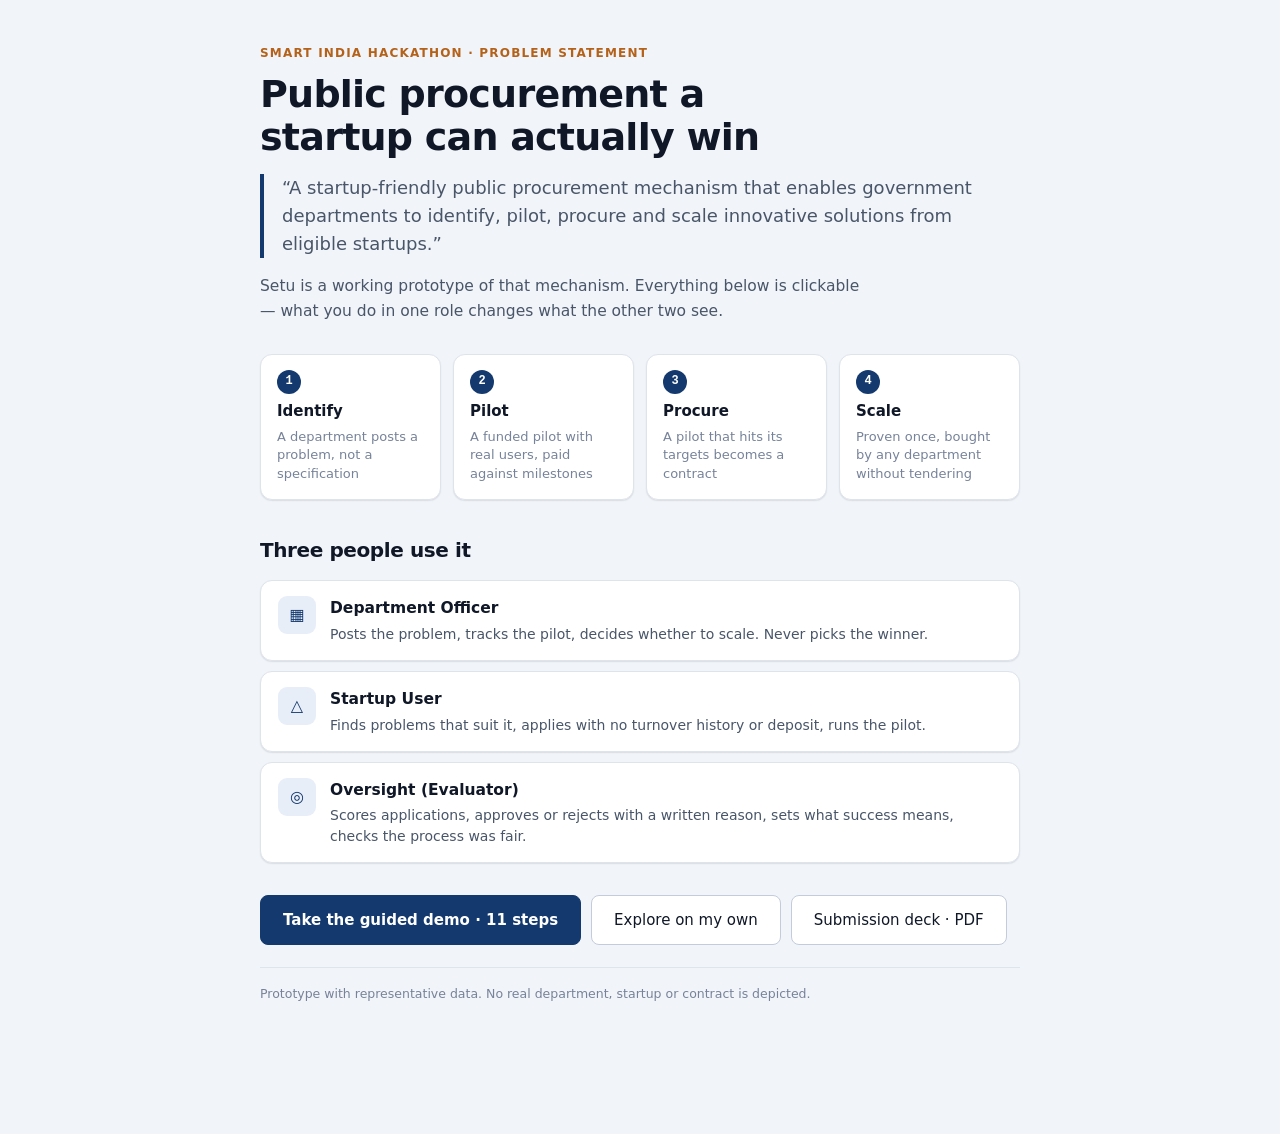
==== commit ef473413: "Publish the SIH submission deck alongside the prototype The deck was a .pptx; a PowerPoint file is n" ====
--- a/public/projects/setu/index.html
+++ b/public/projects/setu/index.html
@@ -31,8 +31,8 @@
     while these assets are cached for an hour, so without them a deploy leaves
     visitors on the previous build until the cache expires.
   -->
-  <link rel="stylesheet" href="setu.css?v=2622e540">
-  <script src="setu.js?v=5ac2ae06" defer></script>
+  <link rel="stylesheet" href="setu.css?v=736a10ec">
+  <script src="setu.js?v=6d457cb7" defer></script>
 </head>
 <body>
 
@@ -57,6 +57,7 @@
     <div class="railfoot">
       <button class="btn pri" type="button" id="tourstart">Start guided demo</button>
       <button class="btn" type="button" id="themebtn">Switch theme</button>
+      <a class="homelink" href="setu-sih-2026.pdf">Submission deck (PDF)</a>
       <p class="railnote">Prototype · Smart India Hackathon</p>
       <a class="homelink" href="/">&#8592; anmolkanitkar.com</a>
     </div>
--- a/public/projects/setu/setu.css
+++ b/public/projects/setu/setu.css
@@ -297,6 +297,8 @@
 .land-role b{font-size:15.5px;display:block}
 .land-role p{font-size:14px;color:var(--ink-2);margin-top:3px;line-height:1.5}
 .land-cta{display:flex;gap:10px;flex-wrap:wrap;margin-top:32px}
+.landdeck{display:inline-flex;align-items:center;text-decoration:none;color:var(--ink)}
+.landdeck:hover{color:var(--ink)}
 .land-foot{font-size:12.5px;color:var(--ink-3);margin-top:22px;border-top:1px solid var(--line);padding-top:16px}
 
 @media (max-width:880px){
